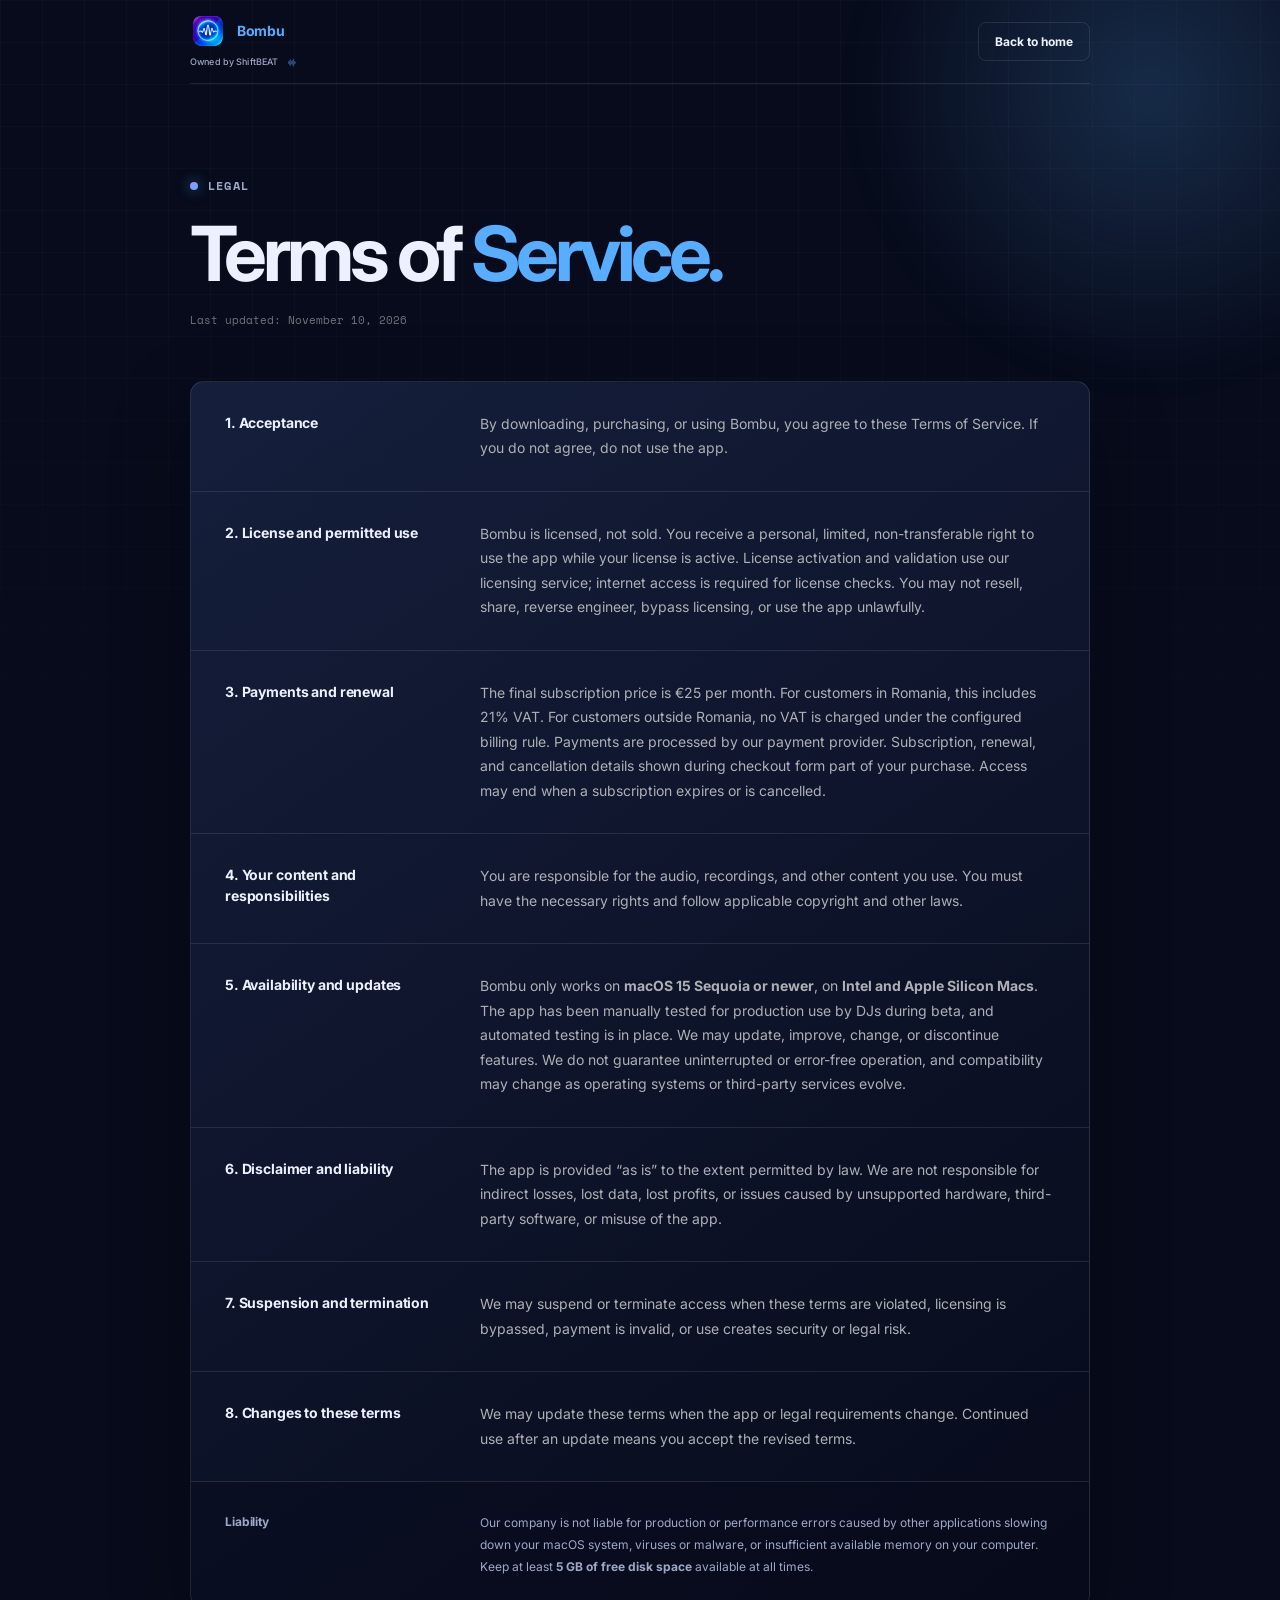
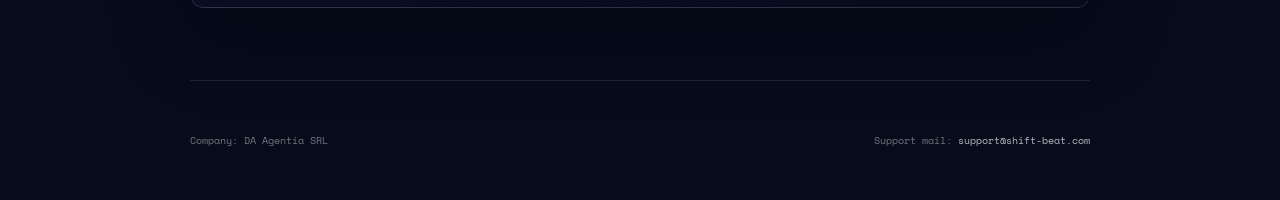
==== terms.html @ 833dcd6a "LTS V9 STABLE" ====
<!doctype html>
<html lang="en">
  <head>
    <meta charset="UTF-8" />
    <meta name="viewport" content="width=device-width, initial-scale=1.0" />
    <meta name="description" content="Terms of Service for Bombu." />
    <meta name="theme-color" content="#070b1b" />
    <title>Terms of Service · Bombu</title>
    <link rel="icon" type="image/png" sizes="any" href="favicon.png" />
    <link rel="apple-touch-icon" href="assets/bombu-icon.png" />
    <link rel="canonical" href="https://bombu.net/terms.html" />
    <meta name="robots" content="index, follow" />
    <link rel="stylesheet" href="terms.css" />
  </head>
  <body>
    <header>
      <div class="brand-lockup"><a class="logo" href="/" aria-label="Bombu home">
        <img src="assets/bombu-icon.png" alt="" />
        <span><b>Bombu</b></span>
      </a><a class="brand-ownership" href="https://shift-beat.com"><span>Owned by ShiftBEAT</span><span class="ownership-mark" aria-hidden="true"></span></a></div>
      <a class="back-link" href="/">Back to home</a>
    </header>

    <main>
      <section class="terms-heading">
        <p class="eyebrow"><span></span> Legal</p>
        <h1>Terms of <em>Service.</em></h1>
        <p class="updated">Last updated: November 10, 2026</p>
      </section>

      <article class="terms-card">
        <section>
          <h2>1. Acceptance</h2>
          <p>By downloading, purchasing, or using Bombu, you agree to these Terms of Service. If you do not agree, do not use the app.</p>
        </section>

        <section>
          <h2>2. License and permitted use</h2>
          <p>Bombu is licensed, not sold. You receive a personal, limited, non-transferable right to use the app while your license is active. License activation and validation use our licensing service; internet access is required for license checks. You may not resell, share, reverse engineer, bypass licensing, or use the app unlawfully.</p>
        </section>

        <section>
          <h2>3. Payments and renewal</h2>
          <p>The final subscription price is €25 per month. For customers in Romania, this includes 21% VAT. For customers outside Romania, no VAT is charged under the configured billing rule. Payments are processed by our payment provider. Subscription, renewal, and cancellation details shown during checkout form part of your purchase. Access may end when a subscription expires or is cancelled.</p>
        </section>

        <section>
          <h2>4. Your content and responsibilities</h2>
          <p>You are responsible for the audio, recordings, and other content you use. You must have the necessary rights and follow applicable copyright and other laws.</p>
        </section>

        <section>
          <h2>5. Availability and updates</h2>
          <p>Bombu only works on <strong>macOS 15 Sequoia or newer</strong>, on <strong>Intel and Apple Silicon Macs</strong>. The app has been manually tested for production use by DJs during beta, and automated testing is in place. We may update, improve, change, or discontinue features. We do not guarantee uninterrupted or error-free operation, and compatibility may change as operating systems or third-party services evolve.</p>
        </section>

        <section>
          <h2>6. Disclaimer and liability</h2>
          <p>The app is provided “as is” to the extent permitted by law. We are not responsible for indirect losses, lost data, lost profits, or issues caused by unsupported hardware, third-party software, or misuse of the app.</p>
        </section>

        <section>
          <h2>7. Suspension and termination</h2>
          <p>We may suspend or terminate access when these terms are violated, licensing is bypassed, payment is invalid, or use creates security or legal risk.</p>
        </section>

        <section>
          <h2>8. Changes to these terms</h2>
          <p>We may update these terms when the app or legal requirements change. Continued use after an update means you accept the revised terms.</p>
        </section>
        <section class="liability-section" aria-labelledby="liability-title">
          <h2 id="liability-title">Liability</h2>
          <p>Our company is not liable for production or performance errors caused by other applications slowing down your macOS system, viruses or malware, or insufficient available memory on your computer. Keep at least <strong>5 GB of free disk space</strong> available at all times.</p>
        </section>
      </article>
    </main>

    <footer>
      <p>Company: DA Agentia SRL</p>
      <p>Support mail: <a href="mailto:support@shift-beat.com">support@shift-beat.com</a></p>
    </footer>
  </body>
</html>
---- terms.css ----
@import url('https://fonts.googleapis.com/css2?family=Inter:wght@400;500;600;700;800&family=Space+Mono:wght@400;700&display=swap');

:root { color-scheme:dark; --bg:#070b1b; --panel:#0e1630; --text:#edf1ff; --muted:#9da9c8; --line:rgba(255,255,255,.1); --cyan:#59adff; --accent:#a68cff; --width:900px; }
* { box-sizing:border-box; }
html { max-width:100%; overflow-x:clip; }
body { max-width:100%; margin:0; overflow-x:clip; background:var(--bg); color:var(--text); font-family:Inter,system-ui,sans-serif; -webkit-font-smoothing:antialiased; }
body::before { position:fixed; z-index:-2; inset:0; content:""; background-image:linear-gradient(rgba(255,255,255,.022) 1px,transparent 1px),linear-gradient(90deg,rgba(255,255,255,.022) 1px,transparent 1px); background-size:42px 42px; mask-image:linear-gradient(#000 30%,transparent 92%); }
body::after { position:fixed; z-index:-1; top:-220px; right:-180px; width:620px; height:620px; content:""; border-radius:50%; background:radial-gradient(circle,rgba(89,173,255,.2),transparent 68%); filter:blur(18px); }
a { color:inherit; text-decoration:none; }
header,main,footer { width:min(var(--width),calc(100% - 40px)); margin-inline:auto; }
header { height:84px; display:flex; align-items:center; justify-content:space-between; border-bottom:1px solid var(--line); }
.logo { display:inline-flex; align-items:center; gap:11px; font-size:14px; font-weight:700; letter-spacing:-.02em; }
.logo img { width:36px; height:36px; border-radius:9px; }
.logo b { color:var(--cyan); }
.back-link { padding:11px 16px; border:1px solid var(--line); border-radius:8px; font-size:12px; font-weight:700; transition:border-color .2s ease,background .2s ease; }
.back-link:hover,.back-link:focus-visible { border-color:var(--cyan); background:rgba(89,173,255,.06); outline:none; }
.terms-heading { padding:96px 0 52px; }
.eyebrow { display:flex; align-items:center; gap:10px; margin:0 0 24px; color:var(--muted); font:700 12px/1 "Space Mono",monospace; letter-spacing:.1em; text-transform:uppercase; }
.eyebrow span { width:8px; height:8px; border-radius:50%; background:linear-gradient(135deg,var(--accent),var(--cyan)); box-shadow:0 0 14px rgba(89,173,255,.65); }
h1 { margin:0; font-size:clamp(48px,8vw,76px); line-height:.98; letter-spacing:-.06em; }
h1 em { color:var(--cyan); font-style:normal; }
.updated { margin:22px 0 0; color:#71737a; font:400 11px/1.5 "Space Mono",monospace; }
.terms-card { overflow:hidden; border:1px solid var(--line); border-radius:14px; background:linear-gradient(145deg,rgba(23,33,62,.92),rgba(7,11,27,.94)); box-shadow:0 28px 80px rgba(0,0,0,.25); }
.terms-card section { display:grid; grid-template-columns:minmax(180px,.7fr) minmax(0,1.8fr); gap:32px; padding:30px 34px; border-bottom:1px solid var(--line); }
.terms-card section:last-child { border-bottom:0; }
.terms-card h2 { margin:1px 0 0; font-size:14px; line-height:1.45; letter-spacing:-.01em; }
.terms-card p { margin:0; color:#aeb0b5; font-size:14px; line-height:1.75; }
footer { min-height:120px; display:flex; align-items:center; justify-content:space-between; gap:24px; margin-top:72px; border-top:1px solid var(--line); }
footer p { margin:0; color:#74767c; font:400 10px/1.6 "Space Mono",monospace; }
footer a { color:#b9bbc0; }
footer a:hover,footer a:focus-visible { color:var(--cyan); outline:none; }

@media (max-width:640px) {
  header,main,footer { width:calc(100% - 28px); }
  header { height:72px; }
  .back-link { padding:9px 11px; }
  .terms-heading { padding:72px 0 40px; }
  .terms-card section { grid-template-columns:1fr; gap:10px; padding:24px 20px; }
  footer { min-height:150px; align-items:flex-start; flex-direction:column; justify-content:center; gap:8px; margin-top:52px; }
}

/* Requested compact liability wording, kept readable on mobile. */
.terms-card .liability-section { background:rgba(7,11,27,.45); }
.terms-card .liability-section h2 { color:var(--muted); font-size:12px; }
.terms-card .liability-section p { color:var(--muted); font-size:12px; line-height:1.8; }

.brand-lockup { display:flex; flex-direction:column; align-items:flex-start; gap:6px; flex:0 0 auto; }
.brand-ownership { display:inline-flex; align-items:center; gap:6px; color:var(--muted); font:500 9px/1.4 Inter,system-ui,sans-serif; letter-spacing:.015em; }
.brand-ownership .ownership-mark { display:block; width:16px; height:16px; background:var(--cyan); -webkit-mask:url("assets/shiftbeat-mark-white.png") center/contain no-repeat; mask:url("assets/shiftbeat-mark-white.png") center/contain no-repeat; opacity:.95; }
.brand-ownership:hover { color:var(--text); }
@media(max-width:560px) { .brand-ownership { font-size:8px; gap:4px; } .brand-ownership .ownership-mark { width:13px; height:13px; } }
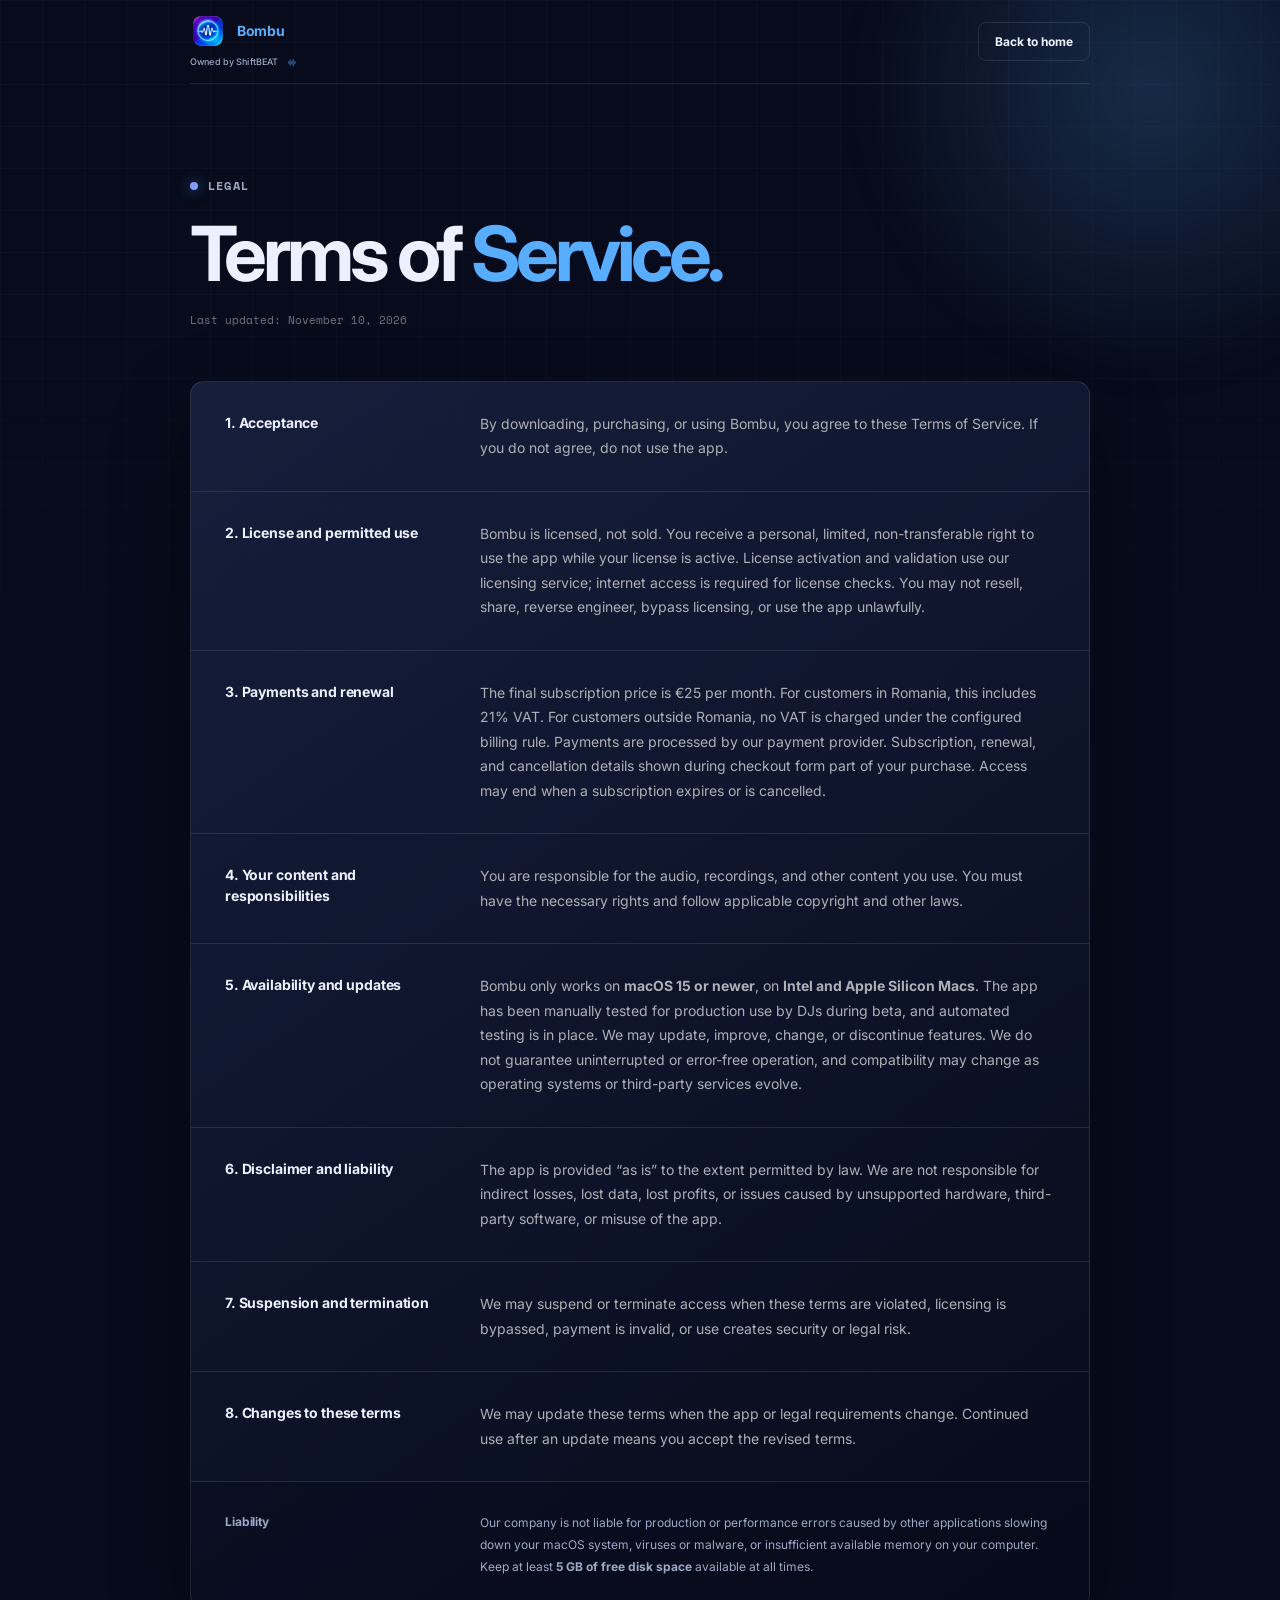
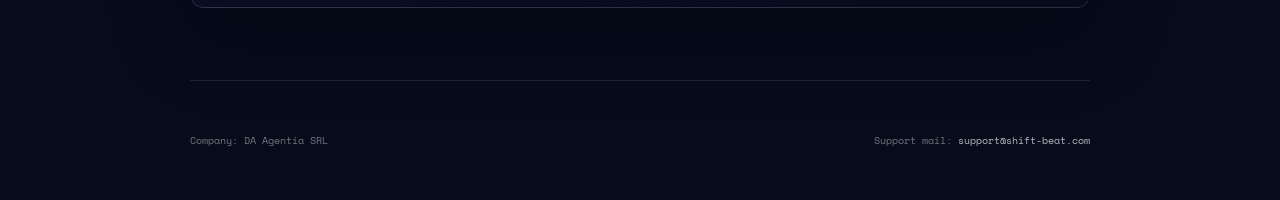
==== commit 68afb4f8: "LTS. V.9. STABLE" ====
--- a/terms.html
+++ b/terms.html
@@ -3,13 +3,17 @@
   <head>
     <meta charset="UTF-8" />
     <meta name="viewport" content="width=device-width, initial-scale=1.0" />
-    <meta name="description" content="Terms of Service for Bombu." />
+    <meta name="description" content="Bombu terms of service: licensing, monthly subscriptions, macOS 15+ compatibility, testing and system-resource requirements." />
     <meta name="theme-color" content="#070b1b" />
     <title>Terms of Service · Bombu</title>
     <link rel="icon" type="image/png" sizes="any" href="favicon.png" />
     <link rel="apple-touch-icon" href="assets/bombu-icon.png" />
     <link rel="canonical" href="https://bombu.net/terms.html" />
     <meta name="robots" content="index, follow" />
+    <meta property="og:type" content="website" />
+    <meta property="og:title" content="Terms of Service · Bombu" />
+    <meta property="og:url" content="https://bombu.net/terms.html" />
+    <script type="application/ld+json">{"@context": "https://schema.org", "@type": "WebPage", "@id": "https://bombu.net/terms.html#page", "url": "https://bombu.net/terms.html", "name": "Terms of Service · Bombu", "inLanguage": "en", "isPartOf": {"@id": "https://bombu.net/#website"}}</script>
     <link rel="stylesheet" href="terms.css" />
   </head>
   <body>
@@ -51,7 +55,7 @@
 
         <section>
           <h2>5. Availability and updates</h2>
-          <p>Bombu only works on <strong>macOS 15 Sequoia or newer</strong>, on <strong>Intel and Apple Silicon Macs</strong>. The app has been manually tested for production use by DJs during beta, and automated testing is in place. We may update, improve, change, or discontinue features. We do not guarantee uninterrupted or error-free operation, and compatibility may change as operating systems or third-party services evolve.</p>
+          <p>Bombu only works on <strong>macOS 15 or newer</strong>, on <strong>Intel and Apple Silicon Macs</strong>. The app has been manually tested for production use by DJs during beta, and automated testing is in place. We may update, improve, change, or discontinue features. We do not guarantee uninterrupted or error-free operation, and compatibility may change as operating systems or third-party services evolve.</p>
         </section>
 
         <section>
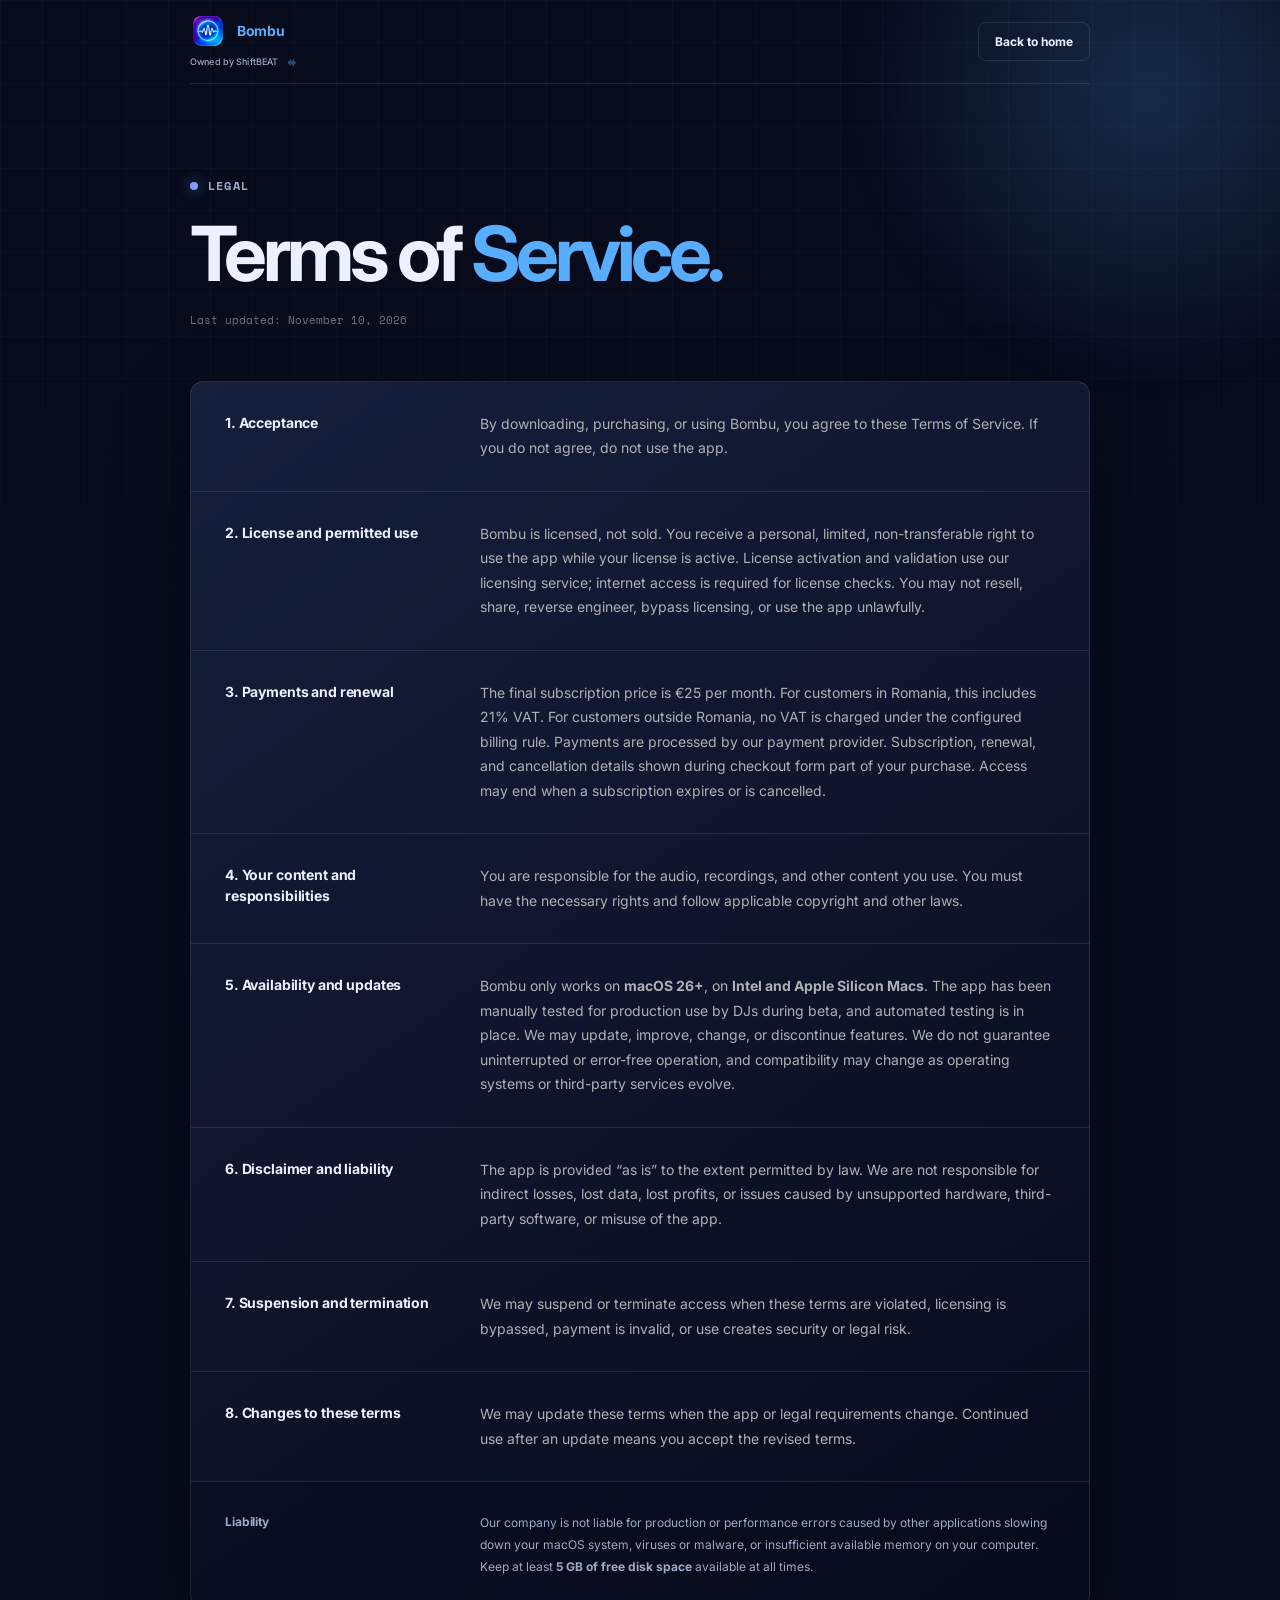
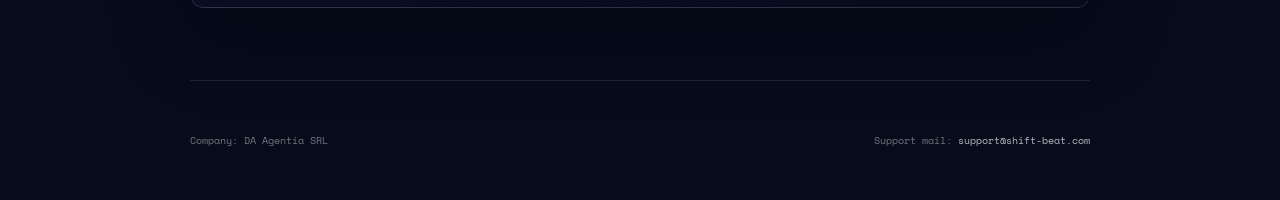
==== commit 9a4ced63: "LTS. V.9. STABLE" ====
--- a/terms.html
+++ b/terms.html
@@ -3,7 +3,7 @@
   <head>
     <meta charset="UTF-8" />
     <meta name="viewport" content="width=device-width, initial-scale=1.0" />
-    <meta name="description" content="Bombu terms of service: licensing, monthly subscriptions, macOS 15+ compatibility, testing and system-resource requirements." />
+    <meta name="description" content="Bombu terms of service: licensing, monthly subscriptions, macOS 26+ compatibility, testing and system-resource requirements." />
     <meta name="theme-color" content="#070b1b" />
     <title>Terms of Service · Bombu</title>
     <link rel="icon" type="image/png" sizes="any" href="favicon.png" />
@@ -55,7 +55,7 @@
 
         <section>
           <h2>5. Availability and updates</h2>
-          <p>Bombu only works on <strong>macOS 15 or newer</strong>, on <strong>Intel and Apple Silicon Macs</strong>. The app has been manually tested for production use by DJs during beta, and automated testing is in place. We may update, improve, change, or discontinue features. We do not guarantee uninterrupted or error-free operation, and compatibility may change as operating systems or third-party services evolve.</p>
+          <p>Bombu only works on <strong>macOS 26+</strong>, on <strong>Intel and Apple Silicon Macs</strong>. The app has been manually tested for production use by DJs during beta, and automated testing is in place. We may update, improve, change, or discontinue features. We do not guarantee uninterrupted or error-free operation, and compatibility may change as operating systems or third-party services evolve.</p>
         </section>
 
         <section>
